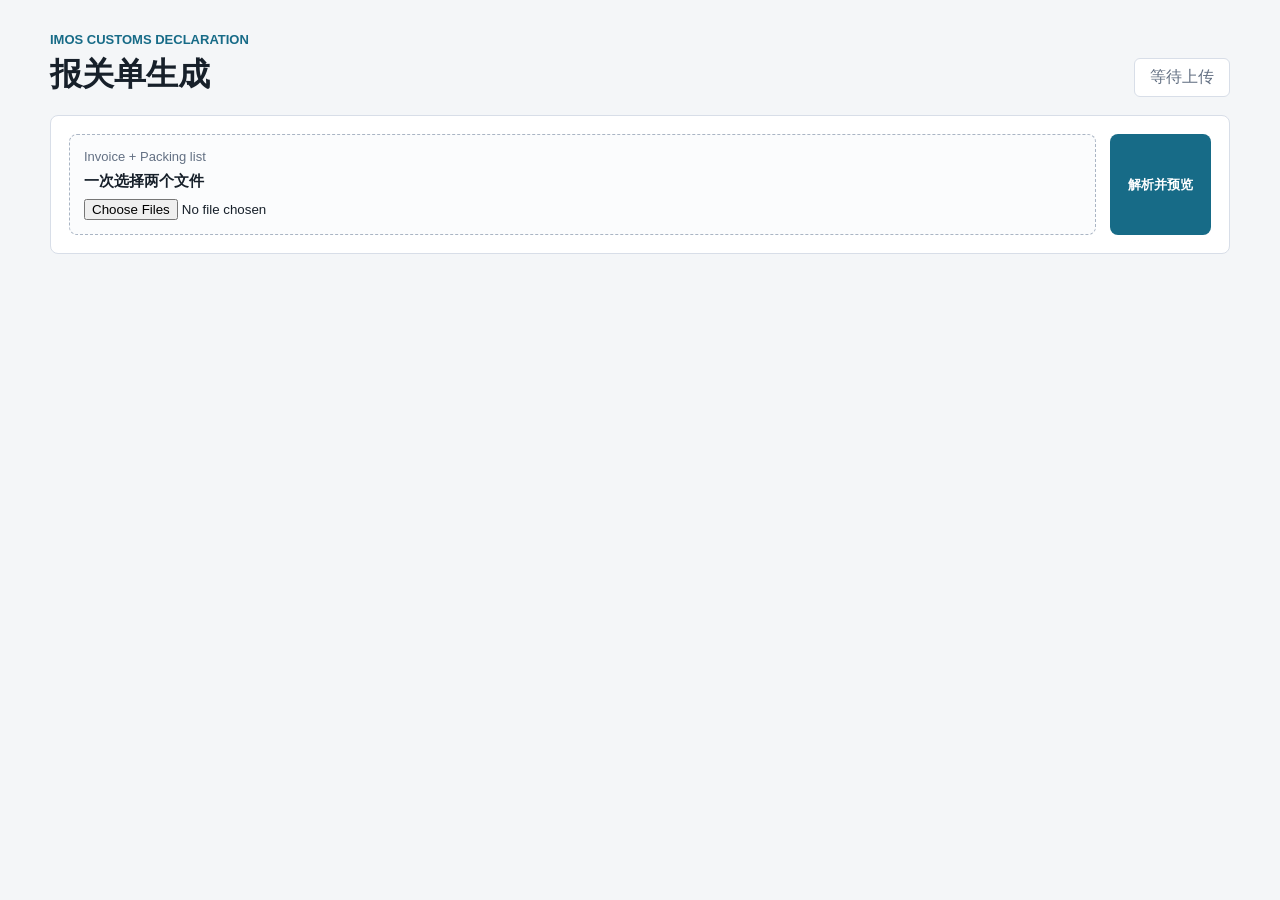
==== static/index.html @ 529a94dd "Initial deployment setup" ====
<!doctype html>
<html lang="zh-CN">
<head>
  <meta charset="utf-8">
  <meta name="viewport" content="width=device-width, initial-scale=1">
  <title>IMOS 报关单生成</title>
  <link rel="stylesheet" href="/static/styles.css">
</head>
<body>
  <main class="shell">
    <section class="workspace">
      <header class="topbar">
        <div>
          <p class="eyebrow">IMOS Customs Declaration</p>
          <h1>报关单生成</h1>
        </div>
        <span class="status" id="status">等待上传</span>
      </header>

      <section class="panel upload-panel">
        <form id="uploadForm">
          <label class="file-drop">
            <span>Invoice + Packing list</span>
            <strong id="documentsName">一次选择两个文件</strong>
            <input id="documents" name="documents" type="file" accept=".xls,.xlsx" multiple required>
          </label>
          <button class="primary" type="submit">解析并预览</button>
        </form>
      </section>

      <section class="summary-grid" id="summary" hidden>
        <div class="metric">
          <span>合同号</span>
          <strong data-field="contractNo">-</strong>
        </div>
        <div class="metric">
          <span>件数</span>
          <strong data-field="packageCount">-</strong>
        </div>
        <div class="metric">
          <span>毛重</span>
          <strong data-field="grossWeight">-</strong>
        </div>
        <div class="metric">
          <span>净重</span>
          <strong data-field="netWeight">-</strong>
        </div>
        <div class="metric">
          <span>总数量</span>
          <strong data-field="totalQuantity">-</strong>
        </div>
        <div class="metric">
          <span>总金额</span>
          <strong data-field="totalAmount">-</strong>
        </div>
      </section>

      <section class="panel" id="previewPanel" hidden>
        <div class="panel-title">
          <h2>预览</h2>
          <button class="primary" id="generateBtn" type="button">生成并下载</button>
        </div>
        <div class="details">
          <div><span>境外收货人</span><strong id="consignee">-</strong></div>
          <div><span>成交方式</span><strong id="tradeTerm">-</strong></div>
          <div><span>币制</span><strong id="currency">-</strong></div>
        </div>
        <div class="warnings" id="warnings" hidden></div>
        <div class="table-wrap">
          <table>
            <thead>
              <tr>
                <th>项号</th>
                <th>HS Code</th>
                <th>商品名称</th>
                <th>品牌</th>
                <th>数量</th>
                <th>净重</th>
                <th>金额</th>
                <th>币制</th>
              </tr>
            </thead>
            <tbody id="lines"></tbody>
          </table>
        </div>
      </section>
    </section>
  </main>
  <script src="/static/app.js"></script>
</body>
</html>
---- static/styles.css ----
:root {
  color-scheme: light;
  --bg: #f4f6f8;
  --ink: #17202a;
  --muted: #637083;
  --line: #d8dee8;
  --panel: #ffffff;
  --accent: #176b87;
  --accent-dark: #0e4d64;
  --warn: #9b4d00;
  --warn-bg: #fff3df;
}

* {
  box-sizing: border-box;
}

[hidden] {
  display: none !important;
}

body {
  margin: 0;
  background: var(--bg);
  color: var(--ink);
  font-family: -apple-system, BlinkMacSystemFont, "Segoe UI", "PingFang SC", "Microsoft YaHei", sans-serif;
}

.shell {
  min-height: 100vh;
  padding: 32px;
}

.shell.compact {
  max-width: 880px;
  margin: 0 auto;
}

.workspace {
  max-width: 1180px;
  margin: 0 auto;
}

.topbar {
  display: flex;
  align-items: flex-end;
  justify-content: space-between;
  gap: 24px;
  margin-bottom: 18px;
}

.eyebrow {
  margin: 0 0 6px;
  color: var(--accent);
  font-size: 13px;
  font-weight: 700;
  text-transform: uppercase;
}

h1,
h2 {
  margin: 0;
  letter-spacing: 0;
}

h1 {
  font-size: 32px;
}

h2 {
  font-size: 18px;
}

.status {
  min-width: 96px;
  border: 1px solid var(--line);
  background: #fff;
  padding: 8px 12px;
  border-radius: 6px;
  color: var(--muted);
  text-align: center;
}

.panel {
  background: var(--panel);
  border: 1px solid var(--line);
  border-radius: 8px;
  padding: 18px;
  margin-bottom: 18px;
}

.upload-panel form {
  display: grid;
  grid-template-columns: minmax(280px, 1fr) auto;
  gap: 14px;
  align-items: stretch;
}

.compact .upload-panel form {
  grid-template-columns: minmax(220px, 1fr) minmax(220px, 1fr) auto;
}

.file-drop {
  display: grid;
  gap: 8px;
  min-height: 86px;
  padding: 14px;
  border: 1px dashed #aab5c4;
  border-radius: 8px;
  background: #fbfcfd;
  cursor: pointer;
}

.file-drop span {
  color: var(--muted);
  font-size: 13px;
}

.file-drop strong {
  font-size: 15px;
  overflow-wrap: anywhere;
}

.file-drop input {
  width: 100%;
}

.primary {
  align-self: stretch;
  border: 0;
  border-radius: 8px;
  background: var(--accent);
  color: #fff;
  padding: 0 18px;
  min-height: 44px;
  font-weight: 700;
  cursor: pointer;
}

.primary:hover {
  background: var(--accent-dark);
}

.primary:disabled {
  cursor: wait;
  opacity: .65;
}

.summary-grid {
  display: grid;
  grid-template-columns: repeat(6, minmax(120px, 1fr));
  gap: 12px;
  margin-bottom: 18px;
}

.metric {
  background: #fff;
  border: 1px solid var(--line);
  border-radius: 8px;
  padding: 14px;
  min-width: 0;
}

.metric span,
.details span {
  display: block;
  color: var(--muted);
  font-size: 12px;
  margin-bottom: 6px;
}

.metric strong,
.details strong {
  display: block;
  overflow-wrap: anywhere;
}

.panel-title {
  display: flex;
  align-items: center;
  justify-content: space-between;
  gap: 16px;
  margin-bottom: 14px;
}

.details {
  display: grid;
  grid-template-columns: 2fr 1fr 1fr;
  gap: 12px;
  margin-bottom: 14px;
}

.details > div {
  border: 1px solid var(--line);
  border-radius: 8px;
  padding: 12px;
}

.warnings {
  border: 1px solid #f0c57e;
  background: var(--warn-bg);
  color: var(--warn);
  border-radius: 8px;
  padding: 12px;
  margin-bottom: 14px;
  line-height: 1.55;
}

.table-wrap {
  width: 100%;
  overflow-x: auto;
  border: 1px solid var(--line);
  border-radius: 8px;
}

table {
  width: 100%;
  border-collapse: collapse;
  background: #fff;
  min-width: 900px;
}

th,
td {
  border-bottom: 1px solid var(--line);
  padding: 10px 12px;
  text-align: left;
  vertical-align: top;
}

th {
  background: #eef3f6;
  color: #394756;
  font-size: 13px;
}

td {
  font-size: 14px;
}

pre {
  margin: 0;
  white-space: pre-wrap;
  overflow-wrap: anywhere;
}

@media (max-width: 900px) {
  .shell {
    padding: 18px;
  }

  .topbar,
  .panel-title {
    align-items: stretch;
    flex-direction: column;
  }

  .upload-panel form,
  .summary-grid,
  .details {
    grid-template-columns: 1fr;
  }
}
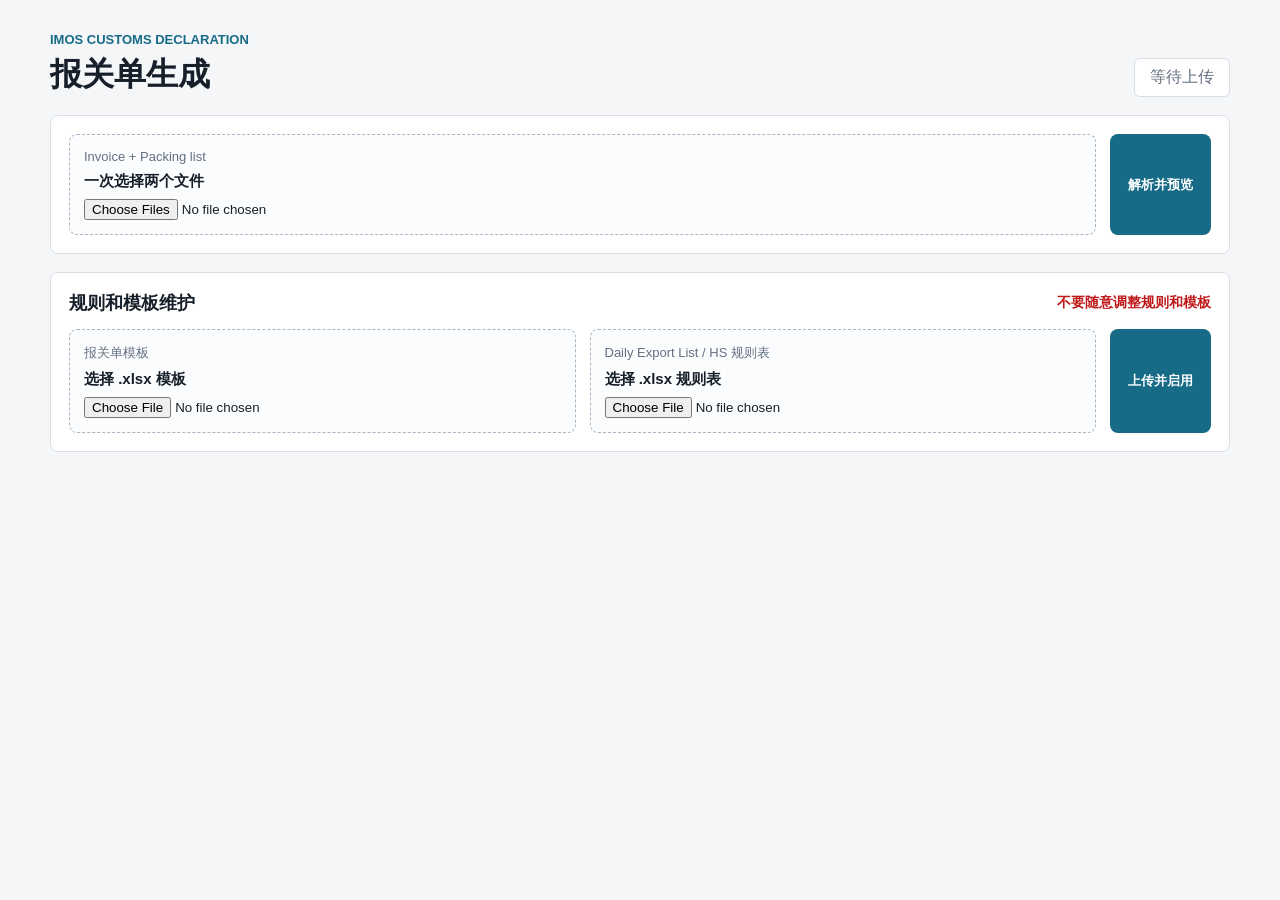
==== commit 180a5619: "Show maintenance tools on homepage" ====
--- a/static/index.html
+++ b/static/index.html
@@ -26,6 +26,27 @@
           </label>
           <button class="primary" type="submit">解析并预览</button>
         </form>
+      </section>
+
+      <section class="panel admin-panel" id="adminPanel">
+        <div class="panel-title">
+          <h2>规则和模板维护</h2>
+          <span class="danger-note">不要随意调整规则和模板</span>
+        </div>
+        <form id="adminForm" class="admin-form">
+          <label class="file-drop">
+            <span>报关单模板</span>
+            <strong id="templateName">选择 .xlsx 模板</strong>
+            <input id="template" name="template" type="file" accept=".xlsx">
+          </label>
+          <label class="file-drop">
+            <span>Daily Export List / HS 规则表</span>
+            <strong id="rulesName">选择 .xlsx 规则表</strong>
+            <input id="rules" name="rules" type="file" accept=".xlsx">
+          </label>
+          <button class="primary" type="submit">上传并启用</button>
+        </form>
+        <pre class="admin-result" id="adminResult" hidden></pre>
       </section>
 
       <section class="summary-grid" id="summary" hidden>
--- a/static/styles.css
+++ b/static/styles.css
@@ -206,6 +206,27 @@
   line-height: 1.55;
 }
 
+.admin-form {
+  display: grid;
+  grid-template-columns: minmax(220px, 1fr) minmax(220px, 1fr) auto;
+  gap: 14px;
+  align-items: stretch;
+}
+
+.danger-note {
+  color: #c01818;
+  font-size: 14px;
+  font-weight: 700;
+}
+
+.admin-result {
+  margin-top: 14px;
+  border: 1px solid var(--line);
+  border-radius: 8px;
+  background: #fbfcfd;
+  padding: 12px;
+}
+
 .table-wrap {
   width: 100%;
   overflow-x: auto;
@@ -256,6 +277,7 @@
   }
 
   .upload-panel form,
+  .admin-form,
   .summary-grid,
   .details {
     grid-template-columns: 1fr;
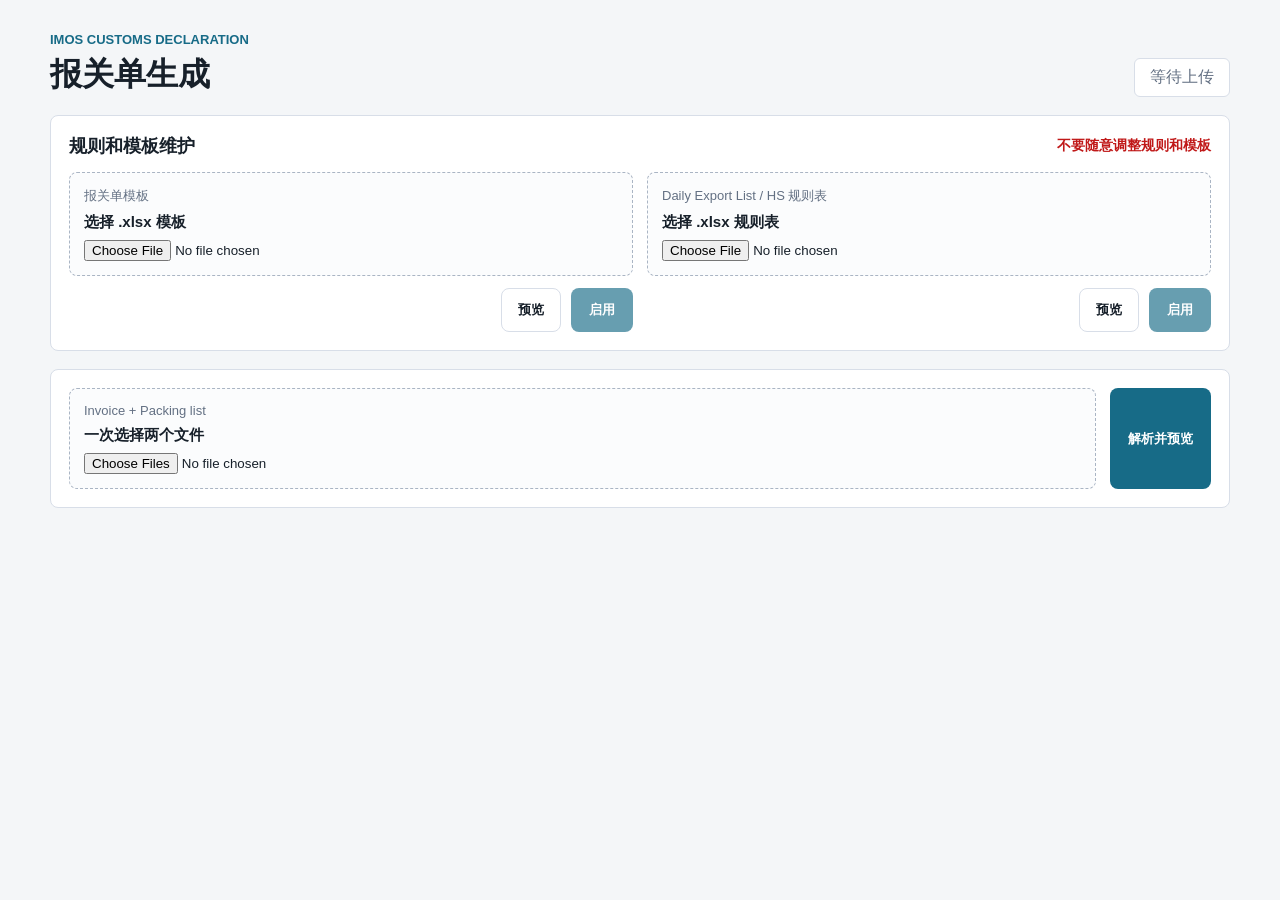
==== commit 25ae2c35: "Improve maintenance workflow" ====
--- a/static/index.html
+++ b/static/index.html
@@ -17,6 +17,46 @@
         <span class="status" id="status">等待上传</span>
       </header>
 
+      <section class="panel admin-panel" id="adminPanel">
+        <div class="panel-title">
+          <h2>规则和模板维护</h2>
+          <span class="danger-note">不要随意调整规则和模板</span>
+        </div>
+        <div class="maintenance-grid">
+          <form id="templateForm" class="maintenance-block" data-kind="template">
+            <label class="file-drop">
+              <span>报关单模板</span>
+              <strong id="templateName">选择 .xlsx 模板</strong>
+              <input id="template" name="template" type="file" accept=".xlsx" required>
+            </label>
+            <div class="maintenance-actions">
+              <button class="secondary" type="submit">预览</button>
+              <button class="primary" data-enable="template" type="button" disabled>启用</button>
+            </div>
+            <details class="maintenance-preview" id="templatePreviewWrap" hidden>
+              <summary>模板预览</summary>
+              <div id="templatePreview"></div>
+            </details>
+          </form>
+
+          <form id="rulesForm" class="maintenance-block" data-kind="rules">
+            <label class="file-drop">
+              <span>Daily Export List / HS 规则表</span>
+              <strong id="rulesName">选择 .xlsx 规则表</strong>
+              <input id="rules" name="rules" type="file" accept=".xlsx" required>
+            </label>
+            <div class="maintenance-actions">
+              <button class="secondary" type="submit">预览</button>
+              <button class="primary" data-enable="rules" type="button" disabled>启用</button>
+            </div>
+            <details class="maintenance-preview" id="rulesPreviewWrap" hidden>
+              <summary>规则表预览</summary>
+              <div id="rulesPreview"></div>
+            </details>
+          </form>
+        </div>
+      </section>
+
       <section class="panel upload-panel">
         <form id="uploadForm">
           <label class="file-drop">
@@ -26,27 +66,6 @@
           </label>
           <button class="primary" type="submit">解析并预览</button>
         </form>
-      </section>
-
-      <section class="panel admin-panel" id="adminPanel">
-        <div class="panel-title">
-          <h2>规则和模板维护</h2>
-          <span class="danger-note">不要随意调整规则和模板</span>
-        </div>
-        <form id="adminForm" class="admin-form">
-          <label class="file-drop">
-            <span>报关单模板</span>
-            <strong id="templateName">选择 .xlsx 模板</strong>
-            <input id="template" name="template" type="file" accept=".xlsx">
-          </label>
-          <label class="file-drop">
-            <span>Daily Export List / HS 规则表</span>
-            <strong id="rulesName">选择 .xlsx 规则表</strong>
-            <input id="rules" name="rules" type="file" accept=".xlsx">
-          </label>
-          <button class="primary" type="submit">上传并启用</button>
-        </form>
-        <pre class="admin-result" id="adminResult" hidden></pre>
       </section>
 
       <section class="summary-grid" id="summary" hidden>
@@ -79,30 +98,35 @@
       <section class="panel" id="previewPanel" hidden>
         <div class="panel-title">
           <h2>预览</h2>
-          <button class="primary" id="generateBtn" type="button">生成并下载</button>
+          <div class="panel-actions">
+            <button class="secondary" id="previewToggle" type="button" aria-expanded="true">收起预览</button>
+            <button class="primary" id="generateBtn" type="button">生成并下载</button>
+          </div>
         </div>
-        <div class="details">
-          <div><span>境外收货人</span><strong id="consignee">-</strong></div>
-          <div><span>成交方式</span><strong id="tradeTerm">-</strong></div>
-          <div><span>币制</span><strong id="currency">-</strong></div>
-        </div>
-        <div class="warnings" id="warnings" hidden></div>
-        <div class="table-wrap">
-          <table>
-            <thead>
-              <tr>
-                <th>项号</th>
-                <th>HS Code</th>
-                <th>商品名称</th>
-                <th>品牌</th>
-                <th>数量</th>
-                <th>净重</th>
-                <th>金额</th>
-                <th>币制</th>
-              </tr>
-            </thead>
-            <tbody id="lines"></tbody>
-          </table>
+        <div id="previewBody">
+          <div class="details">
+            <div><span>境外收货人</span><strong id="consignee">-</strong></div>
+            <div><span>成交方式</span><strong id="tradeTerm">-</strong></div>
+            <div><span>币制</span><strong id="currency">-</strong></div>
+          </div>
+          <div class="warnings" id="warnings" hidden></div>
+          <div class="table-wrap">
+            <table>
+              <thead>
+                <tr>
+                  <th>项号</th>
+                  <th>HS Code</th>
+                  <th>商品名称</th>
+                  <th>品牌</th>
+                  <th>数量</th>
+                  <th>净重</th>
+                  <th>金额</th>
+                  <th>币制</th>
+                </tr>
+              </thead>
+              <tbody id="lines"></tbody>
+            </table>
+          </div>
         </div>
       </section>
     </section>
--- a/static/styles.css
+++ b/static/styles.css
@@ -146,6 +146,28 @@
   opacity: .65;
 }
 
+.secondary {
+  align-self: stretch;
+  border: 1px solid var(--line);
+  border-radius: 8px;
+  background: #fff;
+  color: var(--ink);
+  padding: 0 16px;
+  min-height: 44px;
+  font-weight: 700;
+  cursor: pointer;
+}
+
+.secondary:hover {
+  border-color: #9aa8b8;
+  background: #f7f9fb;
+}
+
+.secondary:disabled {
+  cursor: wait;
+  opacity: .65;
+}
+
 .summary-grid {
   display: grid;
   grid-template-columns: repeat(6, minmax(120px, 1fr));
@@ -206,11 +228,31 @@
   line-height: 1.55;
 }
 
-.admin-form {
-  display: grid;
-  grid-template-columns: minmax(220px, 1fr) minmax(220px, 1fr) auto;
+.maintenance-grid {
+  display: grid;
+  grid-template-columns: repeat(2, minmax(0, 1fr));
   gap: 14px;
+}
+
+.maintenance-block {
+  display: grid;
+  gap: 12px;
+  min-width: 0;
+}
+
+.maintenance-actions,
+.panel-actions {
+  display: flex;
+  gap: 10px;
+  justify-content: flex-end;
   align-items: stretch;
+}
+
+.maintenance-actions .primary,
+.maintenance-actions .secondary,
+.panel-actions .primary,
+.panel-actions .secondary {
+  align-self: auto;
 }
 
 .danger-note {
@@ -219,12 +261,63 @@
   font-weight: 700;
 }
 
-.admin-result {
-  margin-top: 14px;
+.maintenance-preview {
   border: 1px solid var(--line);
   border-radius: 8px;
   background: #fbfcfd;
+}
+
+.maintenance-preview summary {
+  cursor: pointer;
   padding: 12px;
+  font-weight: 700;
+}
+
+.maintenance-preview > div {
+  border-top: 1px solid var(--line);
+  padding: 12px;
+}
+
+.preview-summary {
+  display: grid;
+  gap: 4px;
+  margin-bottom: 12px;
+}
+
+.preview-summary span {
+  color: var(--muted);
+  font-size: 13px;
+}
+
+.sheet-list {
+  display: grid;
+  gap: 8px;
+}
+
+.sheet-item {
+  display: flex;
+  justify-content: space-between;
+  gap: 12px;
+  border: 1px solid var(--line);
+  border-radius: 6px;
+  background: #fff;
+  padding: 8px 10px;
+}
+
+.sheet-item span {
+  color: var(--muted);
+  white-space: nowrap;
+}
+
+.sample-table {
+  margin-top: 12px;
+  overflow-x: auto;
+  border: 1px solid var(--line);
+  border-radius: 8px;
+}
+
+.sample-table table {
+  min-width: 640px;
 }
 
 .table-wrap {
@@ -277,9 +370,14 @@
   }
 
   .upload-panel form,
-  .admin-form,
+  .maintenance-grid,
   .summary-grid,
   .details {
     grid-template-columns: 1fr;
   }
-}
+
+  .maintenance-actions,
+  .panel-actions {
+    flex-direction: column;
+  }
+}
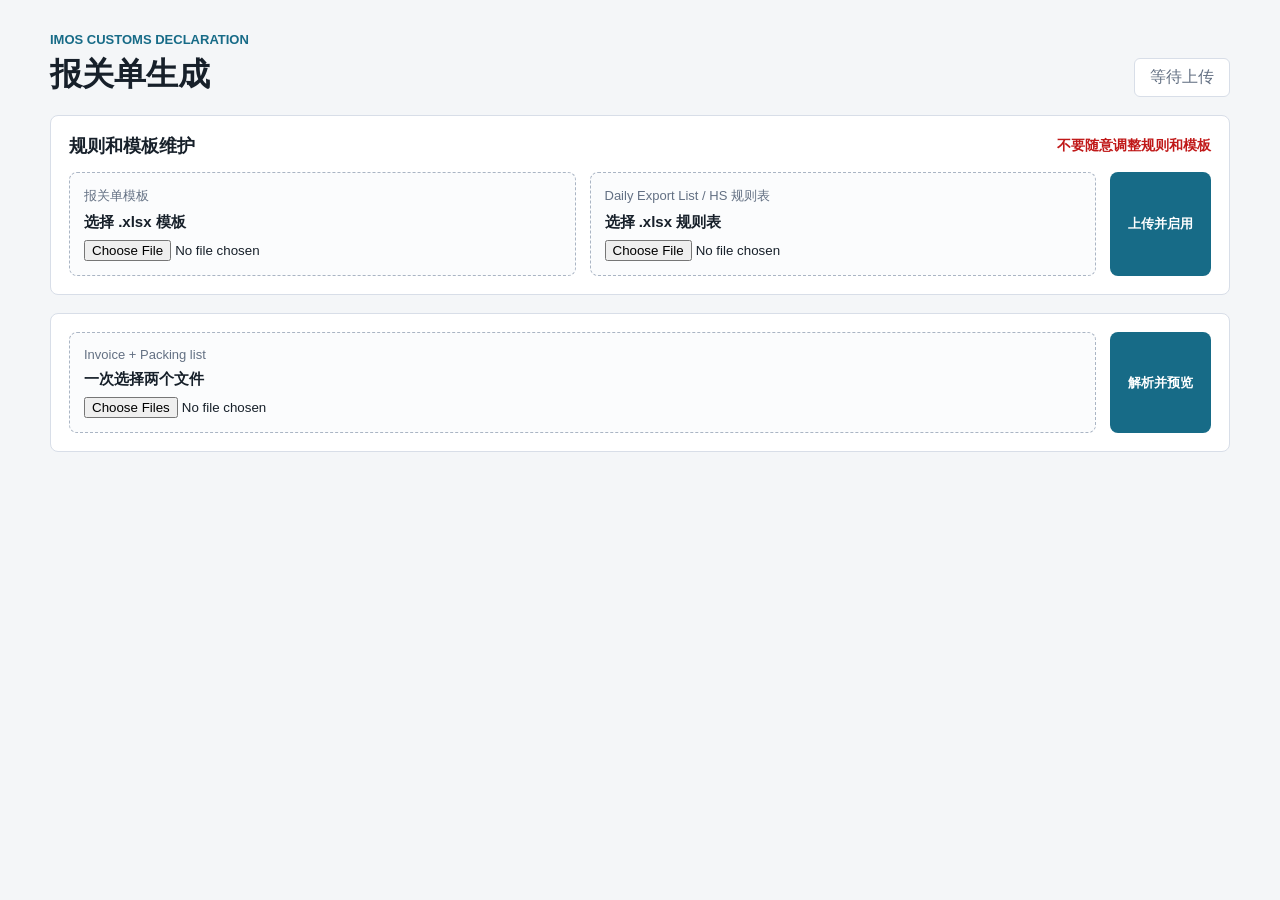
==== commit 38bc86bc: "Simplify maintenance upload controls" ====
--- a/static/index.html
+++ b/static/index.html
@@ -22,39 +22,24 @@
           <h2>规则和模板维护</h2>
           <span class="danger-note">不要随意调整规则和模板</span>
         </div>
-        <div class="maintenance-grid">
-          <form id="templateForm" class="maintenance-block" data-kind="template">
+        <form id="adminForm" class="admin-form">
+          <div class="maintenance-grid">
             <label class="file-drop">
               <span>报关单模板</span>
               <strong id="templateName">选择 .xlsx 模板</strong>
-              <input id="template" name="template" type="file" accept=".xlsx" required>
+              <input id="template" name="template" type="file" accept=".xlsx">
             </label>
-            <div class="maintenance-actions">
-              <button class="secondary" type="submit">预览</button>
-              <button class="primary" data-enable="template" type="button" disabled>启用</button>
-            </div>
-            <details class="maintenance-preview" id="templatePreviewWrap" hidden>
-              <summary>模板预览</summary>
-              <div id="templatePreview"></div>
-            </details>
-          </form>
 
-          <form id="rulesForm" class="maintenance-block" data-kind="rules">
             <label class="file-drop">
               <span>Daily Export List / HS 规则表</span>
               <strong id="rulesName">选择 .xlsx 规则表</strong>
-              <input id="rules" name="rules" type="file" accept=".xlsx" required>
+              <input id="rules" name="rules" type="file" accept=".xlsx">
             </label>
-            <div class="maintenance-actions">
-              <button class="secondary" type="submit">预览</button>
-              <button class="primary" data-enable="rules" type="button" disabled>启用</button>
-            </div>
-            <details class="maintenance-preview" id="rulesPreviewWrap" hidden>
-              <summary>规则表预览</summary>
-              <div id="rulesPreview"></div>
-            </details>
-          </form>
-        </div>
+
+            <button class="primary" type="submit">上传并启用</button>
+          </div>
+        </form>
+        <pre class="admin-result" id="adminResult" hidden></pre>
       </section>
 
       <section class="panel upload-panel">
--- a/static/styles.css
+++ b/static/styles.css
@@ -230,17 +230,11 @@
 
 .maintenance-grid {
   display: grid;
-  grid-template-columns: repeat(2, minmax(0, 1fr));
+  grid-template-columns: minmax(220px, 1fr) minmax(220px, 1fr) auto;
   gap: 14px;
-}
-
-.maintenance-block {
-  display: grid;
-  gap: 12px;
-  min-width: 0;
-}
-
-.maintenance-actions,
+  align-items: stretch;
+}
+
 .panel-actions {
   display: flex;
   gap: 10px;
@@ -248,8 +242,6 @@
   align-items: stretch;
 }
 
-.maintenance-actions .primary,
-.maintenance-actions .secondary,
 .panel-actions .primary,
 .panel-actions .secondary {
   align-self: auto;
@@ -261,63 +253,12 @@
   font-weight: 700;
 }
 
-.maintenance-preview {
+.admin-result {
+  margin-top: 14px;
   border: 1px solid var(--line);
   border-radius: 8px;
   background: #fbfcfd;
-}
-
-.maintenance-preview summary {
-  cursor: pointer;
   padding: 12px;
-  font-weight: 700;
-}
-
-.maintenance-preview > div {
-  border-top: 1px solid var(--line);
-  padding: 12px;
-}
-
-.preview-summary {
-  display: grid;
-  gap: 4px;
-  margin-bottom: 12px;
-}
-
-.preview-summary span {
-  color: var(--muted);
-  font-size: 13px;
-}
-
-.sheet-list {
-  display: grid;
-  gap: 8px;
-}
-
-.sheet-item {
-  display: flex;
-  justify-content: space-between;
-  gap: 12px;
-  border: 1px solid var(--line);
-  border-radius: 6px;
-  background: #fff;
-  padding: 8px 10px;
-}
-
-.sheet-item span {
-  color: var(--muted);
-  white-space: nowrap;
-}
-
-.sample-table {
-  margin-top: 12px;
-  overflow-x: auto;
-  border: 1px solid var(--line);
-  border-radius: 8px;
-}
-
-.sample-table table {
-  min-width: 640px;
 }
 
 .table-wrap {
@@ -376,7 +317,6 @@
     grid-template-columns: 1fr;
   }
 
-  .maintenance-actions,
   .panel-actions {
     flex-direction: column;
   }
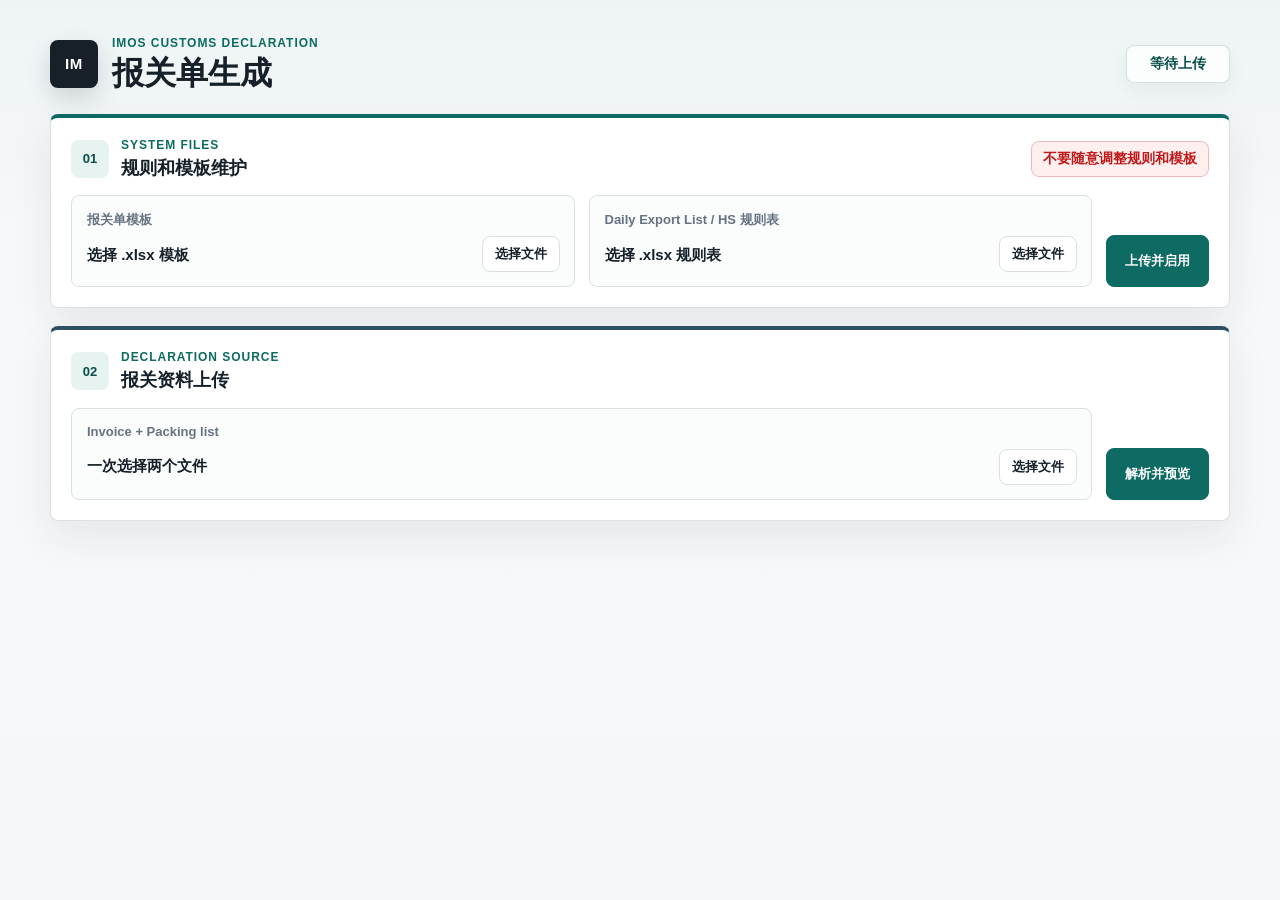
==== commit 1016e8d0: "Polish application interface" ====
--- a/static/index.html
+++ b/static/index.html
@@ -10,16 +10,25 @@
   <main class="shell">
     <section class="workspace">
       <header class="topbar">
-        <div>
-          <p class="eyebrow">IMOS Customs Declaration</p>
-          <h1>报关单生成</h1>
+        <div class="brand-lockup">
+          <span class="brand-mark">IM</span>
+          <div>
+            <p class="eyebrow">IMOS Customs Declaration</p>
+            <h1>报关单生成</h1>
+          </div>
         </div>
         <span class="status" id="status">等待上传</span>
       </header>
 
       <section class="panel admin-panel" id="adminPanel">
-        <div class="panel-title">
-          <h2>规则和模板维护</h2>
+        <div class="section-head">
+          <div class="section-title">
+            <span class="section-index">01</span>
+            <div>
+              <p class="section-kicker">System Files</p>
+              <h2>规则和模板维护</h2>
+            </div>
+          </div>
           <span class="danger-note">不要随意调整规则和模板</span>
         </div>
         <form id="adminForm" class="admin-form">
@@ -43,6 +52,15 @@
       </section>
 
       <section class="panel upload-panel">
+        <div class="section-head">
+          <div class="section-title">
+            <span class="section-index">02</span>
+            <div>
+              <p class="section-kicker">Declaration Source</p>
+              <h2>报关资料上传</h2>
+            </div>
+          </div>
+        </div>
         <form id="uploadForm">
           <label class="file-drop">
             <span>Invoice + Packing list</span>
--- a/static/styles.css
+++ b/static/styles.css
@@ -1,14 +1,17 @@
 :root {
   color-scheme: light;
-  --bg: #f4f6f8;
-  --ink: #17202a;
-  --muted: #637083;
-  --line: #d8dee8;
+  --bg: #f5f7f8;
+  --ink: #162029;
+  --muted: #667382;
+  --soft: #eef3f4;
+  --line: #d9e1e5;
   --panel: #ffffff;
-  --accent: #176b87;
-  --accent-dark: #0e4d64;
-  --warn: #9b4d00;
-  --warn-bg: #fff3df;
+  --accent: #0d6b63;
+  --accent-dark: #084e49;
+  --accent-soft: #e7f3f1;
+  --danger: #c01818;
+  --danger-bg: #fff0ef;
+  --shadow: 0 16px 42px rgba(29, 42, 54, .08);
 }
 
 * {
@@ -21,14 +24,15 @@
 
 body {
   margin: 0;
-  background: var(--bg);
+  background:
+    linear-gradient(180deg, #eef4f5 0, #f7f8f9 260px, var(--bg) 100%);
   color: var(--ink);
   font-family: -apple-system, BlinkMacSystemFont, "Segoe UI", "PingFang SC", "Microsoft YaHei", sans-serif;
 }
 
 .shell {
   min-height: 100vh;
-  padding: 32px;
+  padding: 36px 28px 48px;
 }
 
 .shell.compact {
@@ -43,17 +47,40 @@
 
 .topbar {
   display: flex;
-  align-items: flex-end;
+  align-items: center;
   justify-content: space-between;
   gap: 24px;
-  margin-bottom: 18px;
-}
-
-.eyebrow {
-  margin: 0 0 6px;
+  margin-bottom: 22px;
+}
+
+.brand-lockup {
+  display: flex;
+  align-items: center;
+  gap: 14px;
+  min-width: 0;
+}
+
+.brand-mark {
+  display: grid;
+  place-items: center;
+  width: 48px;
+  height: 48px;
+  border-radius: 8px;
+  background: var(--ink);
+  color: #fff;
+  font-size: 15px;
+  font-weight: 800;
+  letter-spacing: .04em;
+  box-shadow: 0 10px 24px rgba(22, 32, 41, .16);
+}
+
+.eyebrow,
+.section-kicker {
+  margin: 0 0 5px;
   color: var(--accent);
-  font-size: 13px;
-  font-weight: 700;
+  font-size: 12px;
+  font-weight: 800;
+  letter-spacing: .08em;
   text-transform: uppercase;
 }
 
@@ -65,97 +92,176 @@
 
 h1 {
   font-size: 32px;
+  line-height: 1.15;
 }
 
 h2 {
   font-size: 18px;
+  line-height: 1.25;
 }
 
 .status {
-  min-width: 96px;
-  border: 1px solid var(--line);
-  background: #fff;
-  padding: 8px 12px;
-  border-radius: 6px;
-  color: var(--muted);
+  min-width: 104px;
+  border: 1px solid rgba(13, 107, 99, .18);
+  background: rgba(255, 255, 255, .78);
+  padding: 9px 13px;
+  border-radius: 8px;
+  color: var(--accent-dark);
+  font-size: 14px;
+  font-weight: 700;
   text-align: center;
+  box-shadow: 0 8px 20px rgba(29, 42, 54, .06);
 }
 
 .panel {
-  background: var(--panel);
-  border: 1px solid var(--line);
-  border-radius: 8px;
-  padding: 18px;
+  background: rgba(255, 255, 255, .94);
+  border: 1px solid rgba(217, 225, 229, .96);
+  border-radius: 8px;
+  padding: 20px;
   margin-bottom: 18px;
-}
-
-.upload-panel form {
-  display: grid;
-  grid-template-columns: minmax(280px, 1fr) auto;
+  box-shadow: var(--shadow);
+}
+
+.admin-panel {
+  border-top: 4px solid var(--accent);
+}
+
+.upload-panel {
+  border-top: 4px solid #2d5163;
+}
+
+.section-head,
+.panel-title {
+  display: flex;
+  align-items: center;
+  justify-content: space-between;
+  gap: 16px;
+  margin-bottom: 16px;
+}
+
+.section-title {
+  display: flex;
+  align-items: center;
+  gap: 12px;
+  min-width: 0;
+}
+
+.section-index {
+  display: grid;
+  place-items: center;
+  width: 38px;
+  height: 38px;
+  border-radius: 8px;
+  background: var(--accent-soft);
+  color: var(--accent-dark);
+  font-size: 13px;
+  font-weight: 900;
+}
+
+.danger-note {
+  border: 1px solid #f0b8b8;
+  border-radius: 8px;
+  background: var(--danger-bg);
+  color: var(--danger);
+  padding: 8px 11px;
+  font-size: 14px;
+  font-weight: 800;
+  white-space: nowrap;
+}
+
+.upload-panel form,
+.maintenance-grid {
+  display: grid;
+  grid-template-columns: minmax(260px, 1fr) auto;
   gap: 14px;
   align-items: stretch;
 }
 
-.compact .upload-panel form {
+.maintenance-grid {
   grid-template-columns: minmax(220px, 1fr) minmax(220px, 1fr) auto;
 }
 
 .file-drop {
+  position: relative;
   display: grid;
   gap: 8px;
-  min-height: 86px;
-  padding: 14px;
-  border: 1px dashed #aab5c4;
-  border-radius: 8px;
-  background: #fbfcfd;
+  min-height: 92px;
+  padding: 15px 126px 13px 15px;
+  border: 1px solid var(--line);
+  border-radius: 8px;
+  background: #fbfcfc;
   cursor: pointer;
+  transition: border-color .16s ease, box-shadow .16s ease, background .16s ease;
+}
+
+.file-drop:hover,
+.file-drop:focus-within {
+  border-color: rgba(13, 107, 99, .42);
+  background: #fff;
+  box-shadow: 0 0 0 4px rgba(13, 107, 99, .08);
 }
 
 .file-drop span {
   color: var(--muted);
   font-size: 13px;
+  font-weight: 700;
 }
 
 .file-drop strong {
+  color: var(--ink);
   font-size: 15px;
+  line-height: 1.35;
   overflow-wrap: anywhere;
 }
 
+.file-drop::after {
+  content: "选择文件";
+  position: absolute;
+  right: 14px;
+  bottom: 14px;
+  border: 1px solid var(--line);
+  border-radius: 8px;
+  background: #fff;
+  color: var(--ink);
+  padding: 8px 12px;
+  font-size: 13px;
+  font-weight: 800;
+}
+
 .file-drop input {
+  position: absolute;
+  inset: 0;
   width: 100%;
+  opacity: 0;
+  cursor: pointer;
+}
+
+.primary,
+.secondary {
+  align-self: stretch;
+  border-radius: 8px;
+  padding: 0 18px;
+  min-height: 46px;
+  font-weight: 800;
+  cursor: pointer;
+  transition: background .16s ease, border-color .16s ease, transform .16s ease, opacity .16s ease;
 }
 
 .primary {
-  align-self: stretch;
-  border: 0;
-  border-radius: 8px;
+  border: 1px solid var(--accent);
   background: var(--accent);
   color: #fff;
-  padding: 0 18px;
-  min-height: 44px;
-  font-weight: 700;
-  cursor: pointer;
 }
 
 .primary:hover {
+  border-color: var(--accent-dark);
   background: var(--accent-dark);
 }
 
-.primary:disabled {
-  cursor: wait;
-  opacity: .65;
-}
-
 .secondary {
-  align-self: stretch;
-  border: 1px solid var(--line);
-  border-radius: 8px;
+  border: 1px solid var(--line);
   background: #fff;
   color: var(--ink);
-  padding: 0 16px;
-  min-height: 44px;
-  font-weight: 700;
-  cursor: pointer;
 }
 
 .secondary:hover {
@@ -163,11 +269,32 @@
   background: #f7f9fb;
 }
 
+.primary:disabled,
 .secondary:disabled {
   cursor: wait;
   opacity: .65;
 }
 
+.primary:active,
+.secondary:active {
+  transform: translateY(1px);
+}
+
+.maintenance-grid > .primary,
+.upload-panel form > .primary {
+  align-self: end;
+  min-height: 52px;
+}
+
+.admin-result {
+  margin-top: 14px;
+  border: 1px solid var(--line);
+  border-radius: 8px;
+  background: #f9fbfb;
+  padding: 12px;
+  color: var(--muted);
+}
+
 .summary-grid {
   display: grid;
   grid-template-columns: repeat(6, minmax(120px, 1fr));
@@ -175,7 +302,8 @@
   margin-bottom: 18px;
 }
 
-.metric {
+.metric,
+.details > div {
   background: #fff;
   border: 1px solid var(--line);
   border-radius: 8px;
@@ -188,6 +316,7 @@
   display: block;
   color: var(--muted);
   font-size: 12px;
+  font-weight: 700;
   margin-bottom: 6px;
 }
 
@@ -197,12 +326,8 @@
   overflow-wrap: anywhere;
 }
 
-.panel-title {
-  display: flex;
-  align-items: center;
-  justify-content: space-between;
-  gap: 16px;
-  margin-bottom: 14px;
+.metric strong {
+  font-size: 18px;
 }
 
 .details {
@@ -212,27 +337,14 @@
   margin-bottom: 14px;
 }
 
-.details > div {
-  border: 1px solid var(--line);
-  border-radius: 8px;
-  padding: 12px;
-}
-
 .warnings {
-  border: 1px solid #f0c57e;
-  background: var(--warn-bg);
-  color: var(--warn);
+  border: 1px solid #edc06f;
+  background: #fff7e8;
+  color: #8f5200;
   border-radius: 8px;
   padding: 12px;
   margin-bottom: 14px;
   line-height: 1.55;
-}
-
-.maintenance-grid {
-  display: grid;
-  grid-template-columns: minmax(220px, 1fr) minmax(220px, 1fr) auto;
-  gap: 14px;
-  align-items: stretch;
 }
 
 .panel-actions {
@@ -247,50 +359,42 @@
   align-self: auto;
 }
 
-.danger-note {
-  color: #c01818;
-  font-size: 14px;
-  font-weight: 700;
-}
-
-.admin-result {
-  margin-top: 14px;
-  border: 1px solid var(--line);
-  border-radius: 8px;
-  background: #fbfcfd;
-  padding: 12px;
-}
-
 .table-wrap {
   width: 100%;
   overflow-x: auto;
   border: 1px solid var(--line);
   border-radius: 8px;
+  background: #fff;
 }
 
 table {
   width: 100%;
   border-collapse: collapse;
-  background: #fff;
   min-width: 900px;
 }
 
 th,
 td {
   border-bottom: 1px solid var(--line);
-  padding: 10px 12px;
+  padding: 11px 12px;
   text-align: left;
   vertical-align: top;
 }
 
 th {
-  background: #eef3f6;
-  color: #394756;
+  background: #f0f5f5;
+  color: #3c4b56;
   font-size: 13px;
+  font-weight: 800;
 }
 
 td {
+  color: #25313b;
   font-size: 14px;
+}
+
+tbody tr:hover {
+  background: #f8fbfb;
 }
 
 pre {
@@ -305,9 +409,18 @@
   }
 
   .topbar,
+  .section-head,
   .panel-title {
     align-items: stretch;
     flex-direction: column;
+  }
+
+  .brand-lockup {
+    align-items: flex-start;
+  }
+
+  .danger-note {
+    white-space: normal;
   }
 
   .upload-panel form,
@@ -320,4 +433,14 @@
   .panel-actions {
     flex-direction: column;
   }
-}
+
+  .file-drop {
+    padding-right: 15px;
+    padding-bottom: 58px;
+  }
+
+  .file-drop::after {
+    left: 14px;
+    right: auto;
+  }
+}
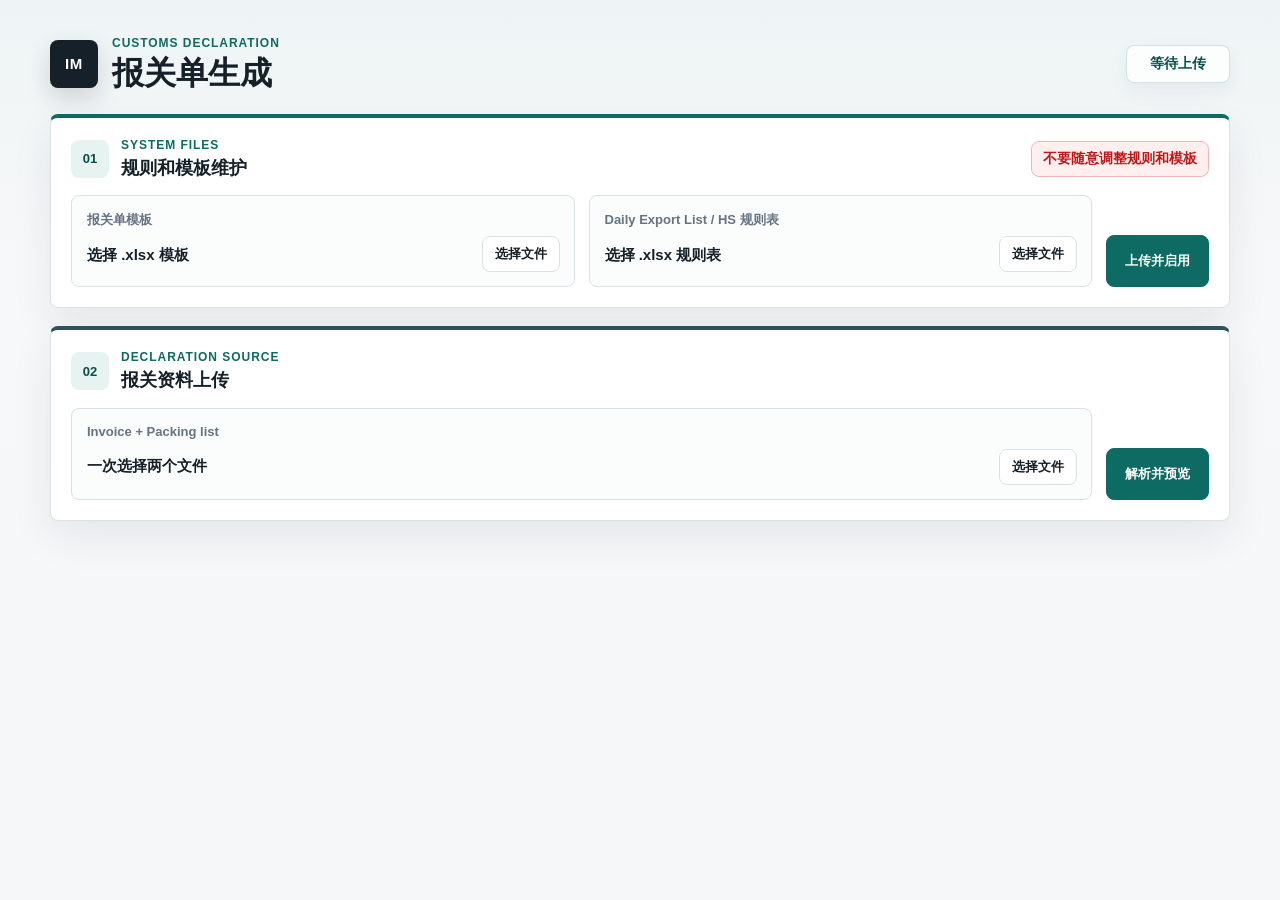
==== commit 89ce7b04: "Fix desktop declaration workbook packaging" ====
--- a/static/index.html
+++ b/static/index.html
@@ -3,7 +3,7 @@
 <head>
   <meta charset="utf-8">
   <meta name="viewport" content="width=device-width, initial-scale=1">
-  <title>IMOS 报关单生成</title>
+  <title>报关单生成</title>
   <link rel="stylesheet" href="/static/styles.css">
 </head>
 <body>
@@ -13,7 +13,7 @@
         <div class="brand-lockup">
           <span class="brand-mark">IM</span>
           <div>
-            <p class="eyebrow">IMOS Customs Declaration</p>
+            <p class="eyebrow">Customs Declaration</p>
             <h1>报关单生成</h1>
           </div>
         </div>
